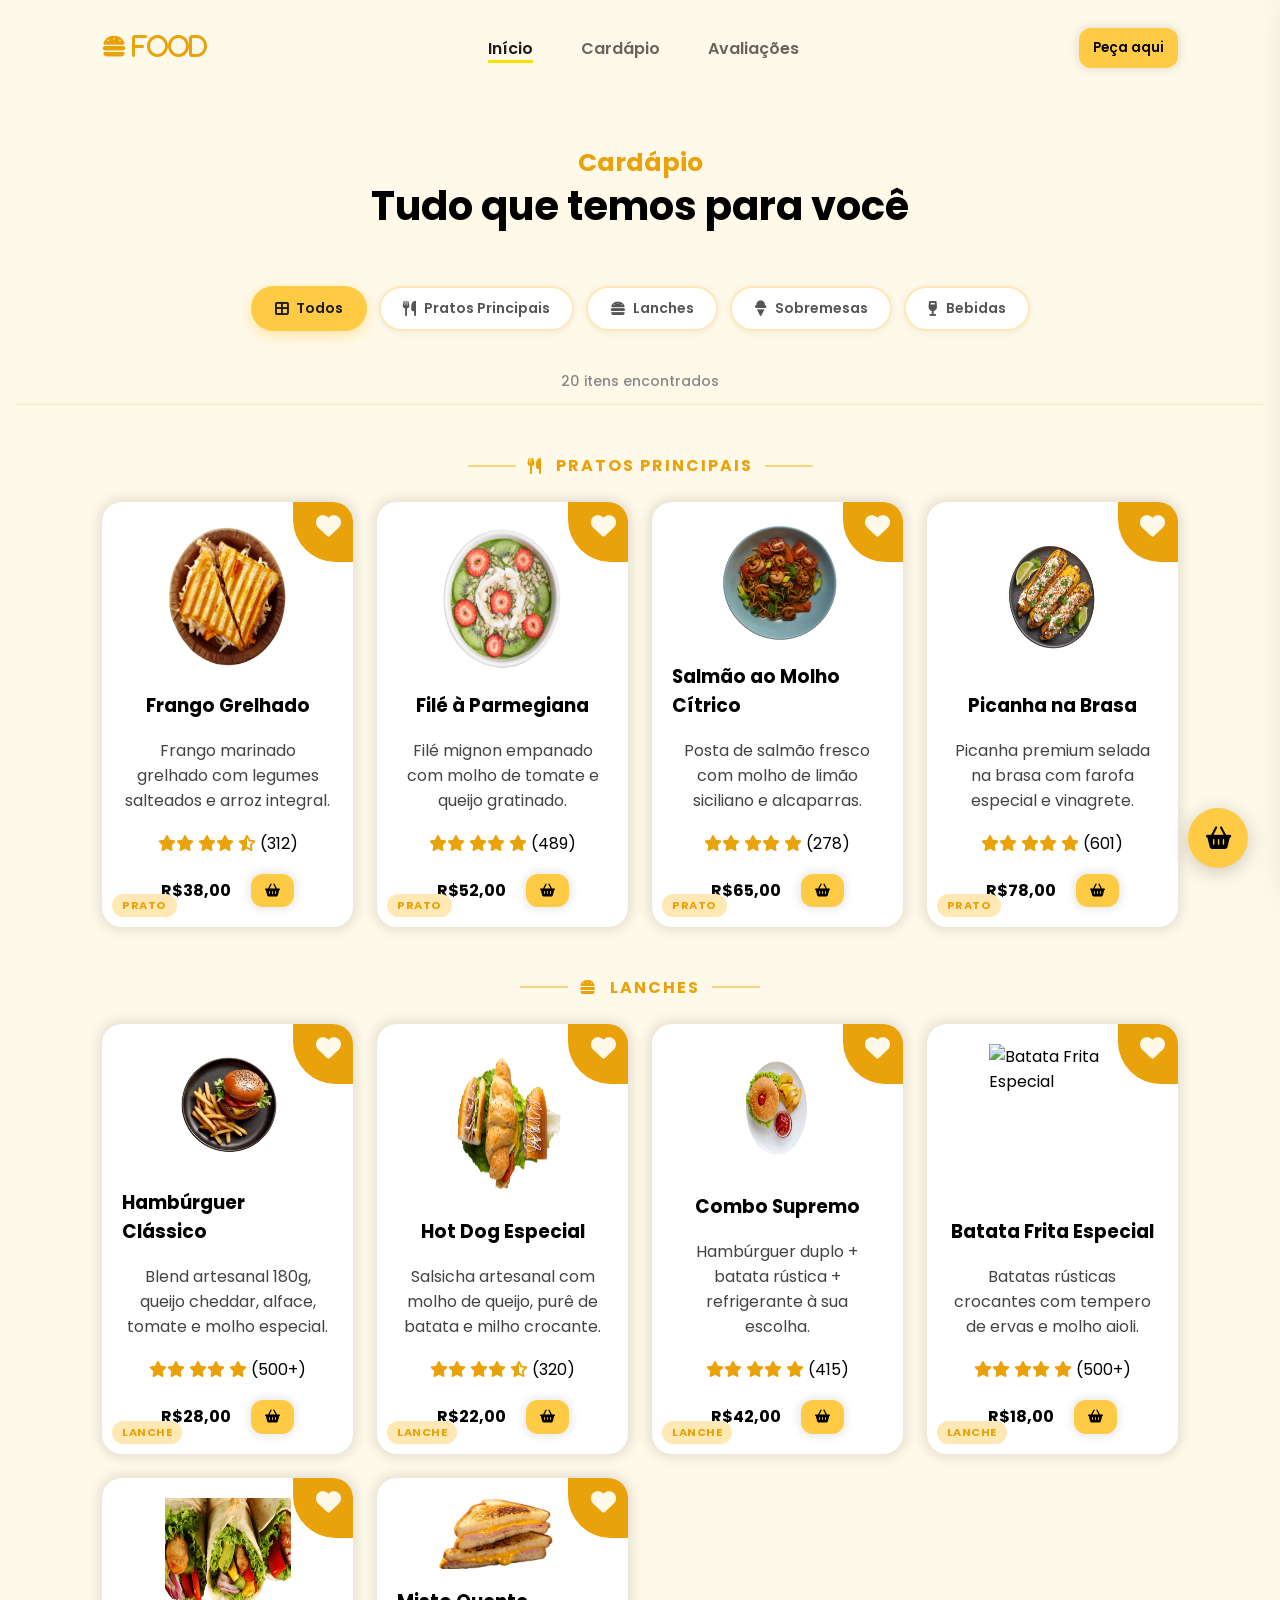
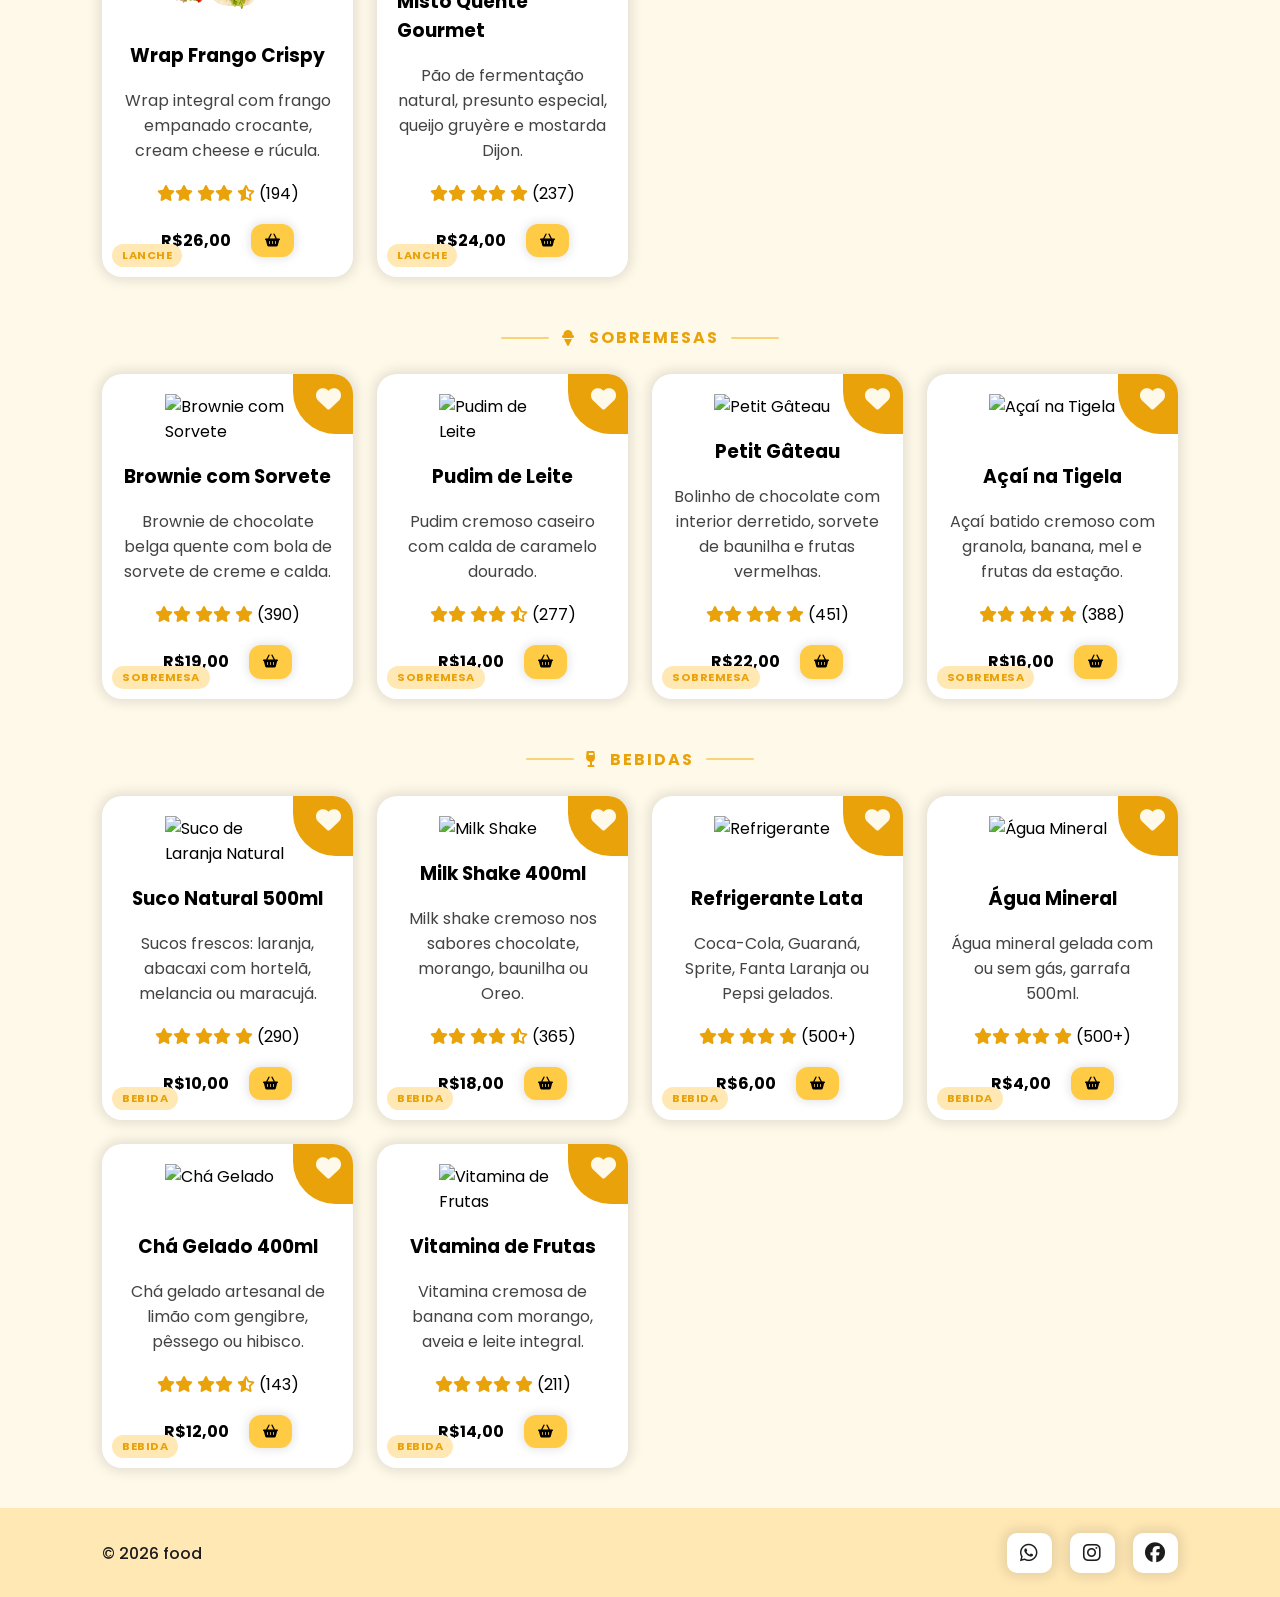
==== src/seções/Cardapios.html @ c2823b58 "troquei as imagens" ====
<!doctype html>
<html lang="pt-br">
  <head>
    <meta charset="UTF-8" />
    <meta name="viewport" content="width=device-width, initial-scale=1.0" />
    <link
      rel="stylesheet"
      href="https://cdnjs.cloudflare.com/ajax/libs/font-awesome/6.5.1/css/all.min.css"
      integrity="sha512-DTOQO9RWCH3ppGqcWaEA1BIZOC6xxalwEsw9c2QQeAIftl+Vegovlnee1c9QX4TctnWMn13TZye+giMm8e2LwA=="
      crossorigin="anonymous"
      referrerpolicy="no-referrer"
    />
    <link rel="stylesheet" href="../../styles/cardapio.css">
    <link rel="stylesheet" href="../../styles/style.css" />
    <link rel="stylesheet" href="../../styles/cart.css" />
    <link
      rel="icon"
      type="image/x-icon"
      href="src/images/Ícone moderno de hambúrguer e comida.ico"
    />
    <script
      src="https://cdnjs.cloudflare.com/ajax/libs/jquery/3.7.1/jquery.min.js"
      integrity="sha512-v2CJ7UaYy4JwqLDIrZUI/4hqeoQieOmAZNXBeQyjo21dadnwR+8ZaIJVT8EE2iyI61OV8e6M8PP2/4hpQINQ/g=="
      crossorigin="anonymous"
      referrerpolicy="no-referrer"
    ></script>
    <title>Cardápio — food</title>
  </head>

  <body>
    <!-- ===== HEADER (mesmo do index) ===== -->
    <header>
      <nav id="navbar">
        <a href="index.html" style="text-decoration:none;">
          <i class="fa-solid fa-burger" id="nav_logo"> food</i>
        </a>

        <ul id="nav_list">
          <li class="nav-item"><a href="index.html#home">Início</a></li>
          <li class="nav-item active"><a href="cardapio.html">Cardápio</a></li>
          <li class="nav-item"><a href="index.html#testimonials">Avaliações</a></li>
        </ul>

        <button class="btn-default">Peça aqui</button>

        <button id="mobile_btn">
          <i class="fa-solid fa-bars"></i>
        </button>
      </nav>

      <div id="mobile_menu">
        <ul id="mobile_nav_list">
          <li class="nav-item"><a href="index.html#home">Início</a></li>
          <li class="nav-item active"><a href="cardapio.html">Cardápio</a></li>
          <li class="nav-item"><a href="index.html#testimonials">Avaliações</a></li>
        </ul>
        <button class="btn-default">Peça aqui</button>
      </div>
    </header>

    <!-- ===== MAIN ===== -->
    <main>
      <section id="cardapio-page">

        <!-- Header -->
        <div class="cardapio-header">
          <h2 class="section-title">Cardápio</h2>
          <h3 class="section-subtitle">Tudo que temos para você</h3>
        </div>

        <!-- Filter Bar -->
        <div class="filter-sticky-wrap">
          <div id="filter-bar">
            <button class="filter-btn active" data-category="todos">
              <i class="fa-solid fa-border-all"></i> Todos
            </button>
            <button class="filter-btn" data-category="pratos">
              <i class="fa-solid fa-utensils"></i> Pratos Principais
            </button>
            <button class="filter-btn" data-category="lanche">
              <i class="fa-solid fa-burger"></i> Lanches
            </button>
            <button class="filter-btn" data-category="sobremesa">
              <i class="fa-solid fa-ice-cream"></i> Sobremesas
            </button>
            <button class="filter-btn" data-category="bebida">
              <i class="fa-solid fa-wine-glass"></i> Bebidas
            </button>
          </div>

          <p id="item-count"></p>
        </div>

        <!-- Menu Grid -->
        <div id="menu-grid">

          <!-- ===== PRATOS PRINCIPAIS ===== -->
          <div class="category-section" id="sec-pratos" data-cat="pratos">
            <div class="category-label"><i class="fa-solid fa-utensils"></i> Pratos Principais</div>
            <div class="dishes-row">

              <div class="dish" data-category="pratos">
                <div class="dish-heart"><i class="fa-solid fa-heart"></i></div>
                <span class="dish-category-tag">Prato</span>
                <img src="../images/cardapios/dish/dish2.png" class="dish-image" alt="Frango Grelhado" />
                <h3 class="dish-title">Frango Grelhado</h3>
                <span class="dish-description">Frango marinado grelhado com legumes salteados e arroz integral.</span>
                <div class="dish-rate">
                  <i class="fa-solid fa-star"></i><i class="fa-solid fa-star"></i>
                  <i class="fa-solid fa-star"></i><i class="fa-solid fa-star"></i>
                  <i class="fa-solid fa-star-half-stroke"></i>
                  <span>(312)</span>
                </div>
                <div class="dish-price">
                  <h4>R$38,00</h4>
                  <button class="btn-default"><i class="fa-solid fa-basket-shopping"></i></button>
                </div>
              </div>

              <div class="dish" data-category="pratos">
                <div class="dish-heart"><i class="fa-solid fa-heart"></i></div>
                <span class="dish-category-tag">Prato</span>
                <img src="../images/cardapios/dish/dish3.png" class="dish-image" alt="Filé à Parmegiana" />
                <h3 class="dish-title">Filé à Parmegiana</h3>
                <span class="dish-description">Filé mignon empanado com molho de tomate e queijo gratinado.</span>
                <div class="dish-rate">
                  <i class="fa-solid fa-star"></i><i class="fa-solid fa-star"></i>
                  <i class="fa-solid fa-star"></i><i class="fa-solid fa-star"></i>
                  <i class="fa-solid fa-star"></i>
                  <span>(489)</span>
                </div>
                <div class="dish-price">
                  <h4>R$52,00</h4>
                  <button class="btn-default"><i class="fa-solid fa-basket-shopping"></i></button>
                </div>
              </div>

              <div class="dish" data-category="pratos">
                <div class="dish-heart"><i class="fa-solid fa-heart"></i></div>
                <span class="dish-category-tag">Prato</span>
                <img src="../images/cardapios/dish/dish4.png" class="dish-image" alt="Salmão ao Molho Cítrico" />
                <h3 class="dish-title">Salmão ao Molho Cítrico</h3>
                <span class="dish-description">Posta de salmão fresco com molho de limão siciliano e alcaparras.</span>
                <div class="dish-rate">
                  <i class="fa-solid fa-star"></i><i class="fa-solid fa-star"></i>
                  <i class="fa-solid fa-star"></i><i class="fa-solid fa-star"></i>
                  <i class="fa-solid fa-star"></i>
                  <span>(278)</span>
                </div>
                <div class="dish-price">
                  <h4>R$65,00</h4>
                  <button class="btn-default"><i class="fa-solid fa-basket-shopping"></i></button>
                </div>
              </div>

              <div class="dish" data-category="pratos">
                <div class="dish-heart"><i class="fa-solid fa-heart"></i></div>
                <span class="dish-category-tag">Prato</span>
                <img src="../images/cardapios/dish/dish6.png" class="dish-image" alt="Picanha na Brasa" />
                <h3 class="dish-title">Picanha na Brasa</h3>
                <span class="dish-description">Picanha premium selada na brasa com farofa especial e vinagrete.</span>
                <div class="dish-rate">
                  <i class="fa-solid fa-star"></i><i class="fa-solid fa-star"></i>
                  <i class="fa-solid fa-star"></i><i class="fa-solid fa-star"></i>
                  <i class="fa-solid fa-star"></i>
                  <span>(601)</span>
                </div>
                <div class="dish-price">
                  <h4>R$78,00</h4>
                  <button class="btn-default"><i class="fa-solid fa-basket-shopping"></i></button>
                </div>
              </div>

            </div>
          </div>

          <!-- ===== LANCHES ===== -->
          <div class="category-section" id="sec-lanche" data-cat="lanche">
            <div class="category-label"><i class="fa-solid fa-burger"></i> Lanches</div>
            <div class="dishes-row">

              <div class="dish" data-category="lanche">
                <div class="dish-heart"><i class="fa-solid fa-heart"></i></div>
                <span class="dish-category-tag">Lanche</span>
                <img src="../images/cardapios/lanches/lanche1.png" class="dish-image" alt="Hambúrguer Clássico" />
                <h3 class="dish-title">Hambúrguer Clássico</h3>
                <span class="dish-description">Blend artesanal 180g, queijo cheddar, alface, tomate e molho especial.</span>
                <div class="dish-rate">
                  <i class="fa-solid fa-star"></i><i class="fa-solid fa-star"></i>
                  <i class="fa-solid fa-star"></i><i class="fa-solid fa-star"></i>
                  <i class="fa-solid fa-star"></i>
                  <span>(500+)</span>
                </div>
                <div class="dish-price">
                  <h4>R$28,00</h4>
                  <button class="btn-default"><i class="fa-solid fa-basket-shopping"></i></button>
                </div>
              </div>

              <div class="dish" data-category="lanche">
                <div class="dish-heart"><i class="fa-solid fa-heart"></i></div>
                <span class="dish-category-tag">Lanche</span>
                <img src="../images/cardapios/lanches/lanche2.jpg" class="dish-image" alt="Hot Dog Especial" />
                <h3 class="dish-title">Hot Dog Especial</h3>
                <span class="dish-description">Salsicha artesanal com molho de queijo, purê de batata e milho crocante.</span>
                <div class="dish-rate">
                  <i class="fa-solid fa-star"></i><i class="fa-solid fa-star"></i>
                  <i class="fa-solid fa-star"></i><i class="fa-solid fa-star"></i>
                  <i class="fa-solid fa-star-half-stroke"></i>
                  <span>(320)</span>
                </div>
                <div class="dish-price">
                  <h4>R$22,00</h4>
                  <button class="btn-default"><i class="fa-solid fa-basket-shopping"></i></button>
                </div>
              </div>

              <div class="dish" data-category="lanche">
                <div class="dish-heart"><i class="fa-solid fa-heart"></i></div>
                <span class="dish-category-tag">Lanche</span>
                <img src="../images/cardapios/lanches/lanche4.jpg" class="dish-image" alt="Combo Supremo" />
                <h3 class="dish-title">Combo Supremo</h3>
                <span class="dish-description">Hambúrguer duplo + batata rústica + refrigerante à sua escolha.</span>
                <div class="dish-rate">
                  <i class="fa-solid fa-star"></i><i class="fa-solid fa-star"></i>
                  <i class="fa-solid fa-star"></i><i class="fa-solid fa-star"></i>
                  <i class="fa-solid fa-star"></i>
                  <span>(415)</span>
                </div>
                <div class="dish-price">
                  <h4>R$42,00</h4>
                  <button class="btn-default"><i class="fa-solid fa-basket-shopping"></i></button>
                </div>
              </div>

              <div class="dish" data-category="lanche">
                <div class="dish-heart"><i class="fa-solid fa-heart"></i></div>
                <span class="dish-category-tag">Lanche</span>
                <img src="../images/cardapios/lanches/lanche5.jpg" class="dish-image" alt="Batata Frita Especial" />
                <h3 class="dish-title">Batata Frita Especial</h3>
                <span class="dish-description">Batatas rústicas crocantes com tempero de ervas e molho aioli.</span>
                <div class="dish-rate">
                  <i class="fa-solid fa-star"></i><i class="fa-solid fa-star"></i>
                  <i class="fa-solid fa-star"></i><i class="fa-solid fa-star"></i>
                  <i class="fa-solid fa-star"></i>
                  <span>(500+)</span>
                </div>
                <div class="dish-price">
                  <h4>R$18,00</h4>
                  <button class="btn-default"><i class="fa-solid fa-basket-shopping"></i></button>
                </div>
              </div>

              <div class="dish" data-category="lanche">
                <div class="dish-heart"><i class="fa-solid fa-heart"></i></div>
                <span class="dish-category-tag">Lanche</span>
                <img src="../images/cardapios/lanches/lanche6.jpg" class="dish-image" alt="Wrap Frango Crispy" />
                <h3 class="dish-title">Wrap Frango Crispy</h3>
                <span class="dish-description">Wrap integral com frango empanado crocante, cream cheese e rúcula.</span>
                <div class="dish-rate">
                  <i class="fa-solid fa-star"></i><i class="fa-solid fa-star"></i>
                  <i class="fa-solid fa-star"></i><i class="fa-solid fa-star"></i>
                  <i class="fa-solid fa-star-half-stroke"></i>
                  <span>(194)</span>
                </div>
                <div class="dish-price">
                  <h4>R$26,00</h4>
                  <button class="btn-default"><i class="fa-solid fa-basket-shopping"></i></button>
                </div>
              </div>

              <div class="dish" data-category="lanche">
                <div class="dish-heart"><i class="fa-solid fa-heart"></i></div>
                <span class="dish-category-tag">Lanche</span>
                <img src="../images/cardapios/lanches/lanche7.jpg" class="dish-image" alt="Misto Quente Gourmet" />
                <h3 class="dish-title">Misto Quente Gourmet</h3>
                <span class="dish-description">Pão de fermentação natural, presunto especial, queijo gruyère e mostarda Dijon.</span>
                <div class="dish-rate">
                  <i class="fa-solid fa-star"></i><i class="fa-solid fa-star"></i>
                  <i class="fa-solid fa-star"></i><i class="fa-solid fa-star"></i>
                  <i class="fa-solid fa-star"></i>
                  <span>(237)</span>
                </div>
                <div class="dish-price">
                  <h4>R$24,00</h4>
                  <button class="btn-default"><i class="fa-solid fa-basket-shopping"></i></button>
                </div>
              </div>

            </div>
          </div>

          <!-- ===== SOBREMESAS ===== -->
          <div class="category-section" id="sec-sobremesa" data-cat="sobremesa">
            <div class="category-label"><i class="fa-solid fa-ice-cream"></i> Sobremesas</div>
            <div class="dishes-row">

              <div class="dish" data-category="sobremesa">
                <div class="dish-heart"><i class="fa-solid fa-heart"></i></div>
                <span class="dish-category-tag">Sobremesa</span>
                <img src="src/images/dish4.png" class="dish-image" alt="Brownie com Sorvete" />
                <h3 class="dish-title">Brownie com Sorvete</h3>
                <span class="dish-description">Brownie de chocolate belga quente com bola de sorvete de creme e calda.</span>
                <div class="dish-rate">
                  <i class="fa-solid fa-star"></i><i class="fa-solid fa-star"></i>
                  <i class="fa-solid fa-star"></i><i class="fa-solid fa-star"></i>
                  <i class="fa-solid fa-star"></i>
                  <span>(390)</span>
                </div>
                <div class="dish-price">
                  <h4>R$19,00</h4>
                  <button class="btn-default"><i class="fa-solid fa-basket-shopping"></i></button>
                </div>
              </div>

              <div class="dish" data-category="sobremesa">
                <div class="dish-heart"><i class="fa-solid fa-heart"></i></div>
                <span class="dish-category-tag">Sobremesa</span>
                <img src="src/images/dish.png" class="dish-image" alt="Pudim de Leite" />
                <h3 class="dish-title">Pudim de Leite</h3>
                <span class="dish-description">Pudim cremoso caseiro com calda de caramelo dourado.</span>
                <div class="dish-rate">
                  <i class="fa-solid fa-star"></i><i class="fa-solid fa-star"></i>
                  <i class="fa-solid fa-star"></i><i class="fa-solid fa-star"></i>
                  <i class="fa-solid fa-star-half-stroke"></i>
                  <span>(277)</span>
                </div>
                <div class="dish-price">
                  <h4>R$14,00</h4>
                  <button class="btn-default"><i class="fa-solid fa-basket-shopping"></i></button>
                </div>
              </div>

              <div class="dish" data-category="sobremesa">
                <div class="dish-heart"><i class="fa-solid fa-heart"></i></div>
                <span class="dish-category-tag">Sobremesa</span>
                <img src="src/images/dish2.png" class="dish-image" alt="Petit Gâteau" />
                <h3 class="dish-title">Petit Gâteau</h3>
                <span class="dish-description">Bolinho de chocolate com interior derretido, sorvete de baunilha e frutas vermelhas.</span>
                <div class="dish-rate">
                  <i class="fa-solid fa-star"></i><i class="fa-solid fa-star"></i>
                  <i class="fa-solid fa-star"></i><i class="fa-solid fa-star"></i>
                  <i class="fa-solid fa-star"></i>
                  <span>(451)</span>
                </div>
                <div class="dish-price">
                  <h4>R$22,00</h4>
                  <button class="btn-default"><i class="fa-solid fa-basket-shopping"></i></button>
                </div>
              </div>

              <div class="dish" data-category="sobremesa">
                <div class="dish-heart"><i class="fa-solid fa-heart"></i></div>
                <span class="dish-category-tag">Sobremesa</span>
                <img src="src/images/dish3.png" class="dish-image" alt="Açaí na Tigela" />
                <h3 class="dish-title">Açaí na Tigela</h3>
                <span class="dish-description">Açaí batido cremoso com granola, banana, mel e frutas da estação.</span>
                <div class="dish-rate">
                  <i class="fa-solid fa-star"></i><i class="fa-solid fa-star"></i>
                  <i class="fa-solid fa-star"></i><i class="fa-solid fa-star"></i>
                  <i class="fa-solid fa-star"></i>
                  <span>(388)</span>
                </div>
                <div class="dish-price">
                  <h4>R$16,00</h4>
                  <button class="btn-default"><i class="fa-solid fa-basket-shopping"></i></button>
                </div>
              </div>

            </div>
          </div>

          <!-- ===== BEBIDAS ===== -->
          <div class="category-section" id="sec-bebida" data-cat="bebida">
            <div class="category-label"><i class="fa-solid fa-wine-glass"></i> Bebidas</div>
            <div class="dishes-row">

              <div class="dish" data-category="bebida">
                <div class="dish-heart"><i class="fa-solid fa-heart"></i></div>
                <span class="dish-category-tag">Bebida</span>
                <img src="src/images/dish.png" class="dish-image" alt="Suco de Laranja Natural" />
                <h3 class="dish-title">Suco Natural 500ml</h3>
                <span class="dish-description">Sucos frescos: laranja, abacaxi com hortelã, melancia ou maracujá.</span>
                <div class="dish-rate">
                  <i class="fa-solid fa-star"></i><i class="fa-solid fa-star"></i>
                  <i class="fa-solid fa-star"></i><i class="fa-solid fa-star"></i>
                  <i class="fa-solid fa-star"></i>
                  <span>(290)</span>
                </div>
                <div class="dish-price">
                  <h4>R$10,00</h4>
                  <button class="btn-default"><i class="fa-solid fa-basket-shopping"></i></button>
                </div>
              </div>

              <div class="dish" data-category="bebida">
                <div class="dish-heart"><i class="fa-solid fa-heart"></i></div>
                <span class="dish-category-tag">Bebida</span>
                <img src="src/images/dish2.png" class="dish-image" alt="Milk Shake" />
                <h3 class="dish-title">Milk Shake 400ml</h3>
                <span class="dish-description">Milk shake cremoso nos sabores chocolate, morango, baunilha ou Oreo.</span>
                <div class="dish-rate">
                  <i class="fa-solid fa-star"></i><i class="fa-solid fa-star"></i>
                  <i class="fa-solid fa-star"></i><i class="fa-solid fa-star"></i>
                  <i class="fa-solid fa-star-half-stroke"></i>
                  <span>(365)</span>
                </div>
                <div class="dish-price">
                  <h4>R$18,00</h4>
                  <button class="btn-default"><i class="fa-solid fa-basket-shopping"></i></button>
                </div>
              </div>

              <div class="dish" data-category="bebida">
                <div class="dish-heart"><i class="fa-solid fa-heart"></i></div>
                <span class="dish-category-tag">Bebida</span>
                <img src="src/images/dish3.png" class="dish-image" alt="Refrigerante" />
                <h3 class="dish-title">Refrigerante Lata</h3>
                <span class="dish-description">Coca-Cola, Guaraná, Sprite, Fanta Laranja ou Pepsi gelados.</span>
                <div class="dish-rate">
                  <i class="fa-solid fa-star"></i><i class="fa-solid fa-star"></i>
                  <i class="fa-solid fa-star"></i><i class="fa-solid fa-star"></i>
                  <i class="fa-solid fa-star"></i>
                  <span>(500+)</span>
                </div>
                <div class="dish-price">
                  <h4>R$6,00</h4>
                  <button class="btn-default"><i class="fa-solid fa-basket-shopping"></i></button>
                </div>
              </div>

              <div class="dish" data-category="bebida">
                <div class="dish-heart"><i class="fa-solid fa-heart"></i></div>
                <span class="dish-category-tag">Bebida</span>
                <img src="src/images/dish4.png" class="dish-image" alt="Água Mineral" />
                <h3 class="dish-title">Água Mineral</h3>
                <span class="dish-description">Água mineral gelada com ou sem gás, garrafa 500ml.</span>
                <div class="dish-rate">
                  <i class="fa-solid fa-star"></i><i class="fa-solid fa-star"></i>
                  <i class="fa-solid fa-star"></i><i class="fa-solid fa-star"></i>
                  <i class="fa-solid fa-star"></i>
                  <span>(500+)</span>
                </div>
                <div class="dish-price">
                  <h4>R$4,00</h4>
                  <button class="btn-default"><i class="fa-solid fa-basket-shopping"></i></button>
                </div>
              </div>

              <div class="dish" data-category="bebida">
                <div class="dish-heart"><i class="fa-solid fa-heart"></i></div>
                <span class="dish-category-tag">Bebida</span>
                <img src="src/images/dish.png" class="dish-image" alt="Chá Gelado" />
                <h3 class="dish-title">Chá Gelado 400ml</h3>
                <span class="dish-description">Chá gelado artesanal de limão com gengibre, pêssego ou hibisco.</span>
                <div class="dish-rate">
                  <i class="fa-solid fa-star"></i><i class="fa-solid fa-star"></i>
                  <i class="fa-solid fa-star"></i><i class="fa-solid fa-star"></i>
                  <i class="fa-solid fa-star-half-stroke"></i>
                  <span>(143)</span>
                </div>
                <div class="dish-price">
                  <h4>R$12,00</h4>
                  <button class="btn-default"><i class="fa-solid fa-basket-shopping"></i></button>
                </div>
              </div>

              <div class="dish" data-category="bebida">
                <div class="dish-heart"><i class="fa-solid fa-heart"></i></div>
                <span class="dish-category-tag">Bebida</span>
                <img src="src/images/dish2.png" class="dish-image" alt="Vitamina de Frutas" />
                <h3 class="dish-title">Vitamina de Frutas</h3>
                <span class="dish-description">Vitamina cremosa de banana com morango, aveia e leite integral.</span>
                <div class="dish-rate">
                  <i class="fa-solid fa-star"></i><i class="fa-solid fa-star"></i>
                  <i class="fa-solid fa-star"></i><i class="fa-solid fa-star"></i>
                  <i class="fa-solid fa-star"></i>
                  <span>(211)</span>
                </div>
                <div class="dish-price">
                  <h4>R$14,00</h4>
                  <button class="btn-default"><i class="fa-solid fa-basket-shopping"></i></button>
                </div>
              </div>

            </div>
          </div>

          <!-- EMPTY STATE -->
          <div id="empty-state">
            <i class="fa-solid fa-bowl-food"></i>
            <p>Nenhum item encontrado</p>
            <span>Tente selecionar outra categoria</span>
          </div>

        </div>
      </section>
    </main>

    <!-- ===== FOOTER ===== -->
    <footer>
      <img src="src/images/wave.svg" alt="" />
      <div id="footer_items">
        <span id="copyright">&copy; 2026 food</span>
        <div class="social-media-buttons">
          <a href=""><i class="fa-brands fa-whatsapp"></i></a>
          <a href=""><i class="fa-brands fa-instagram"></i></a>
          <a href=""><i class="fa-brands fa-facebook"></i></a>
        </div>
      </div>
    </footer>

    <!-- ===== SCRIPTS ===== -->
    <script src="../script.js"></script>
    <script src="../cardapio.js"></script>
    <script src="../cart.js"></script>

  </body>
</html>
---- styles/cardapio.css ----
/* ===== FILTER BAR ===== */
      #filter-bar {
        display: flex;
        flex-wrap: wrap;
        gap: 12px;
        justify-content: center;
        margin: 32px 0 40px;
      }
 
      .filter-btn {
        display: flex;
        align-items: center;
        gap: 8px;
        border: 2px solid var(--color-primary-2);
        background: var(--color-neutral-0);
        border-radius: 50px;
        padding: 10px 22px;
        font-family: 'Poppins', sans-serif;
        font-weight: 600;
        font-size: 0.88rem;
        cursor: pointer;
        color: #555;
        transition: all 0.25s ease;
        box-shadow: 0 2px 8px rgba(0,0,0,0.06);
      }
 
      .filter-btn i {
        font-size: 0.95rem;
      }
 
      .filter-btn:hover {
        border-color: var(--color-primary-5);
        color: var(--color-neutral-1);
        transform: translateY(-2px);
        box-shadow: 0 4px 14px rgba(0,0,0,0.1);
      }
 
      .filter-btn.active {
        background: var(--color-primary-5);
        border-color: var(--color-primary-5);
        color: var(--color-neutral-1);
        box-shadow: 0 4px 14px rgba(255, 203, 69, 0.45);
      }
 
      /* ===== CARDAPIO SECTION ===== */
      #cardapio-page {
        min-height: calc(100vh - 91px);
        padding-top: 48px;
      }
 
      .cardapio-header {
        text-align: center;
        margin-bottom: 8px;
      }
 
      .cardapio-header .section-subtitle {
        font-size: 2.5rem;
        line-height: 1.2;
      }
 
      /* ===== CATEGORY LABEL ===== */
      .category-label {
        font-family: 'Poppins', sans-serif;
        font-size: 1rem;
        font-weight: 700;
        color: var(--color-primary-6);
        text-transform: uppercase;
        letter-spacing: 2px;
        text-align: center;
        margin: 48px 0 24px;
        display: flex;
        align-items: center;
        gap: 12px;
        justify-content: center;
      }
 
      .category-label::before,
      .category-label::after {
        content: '';
        height: 2px;
        width: 48px;
        background: var(--color-primary-3);
        border-radius: 4px;
      }
      
      .dish img {
        width: 60%;
        height: 100%;
      }
 
      /* ===== MENU GRID ===== */
      #menu-grid {
        width: 100%;
      }
 
      .dishes-row {
        display: grid;
        grid-template-columns: repeat(4, 1fr);
        gap: 24px;
        margin-bottom: 12px;
      }
 
      @media screen and (max-width: 1170px) {
        .dishes-row {
          grid-template-columns: repeat(2, 1fr);
        }
      }
 
      @media screen and (max-width: 600px) {
        .dishes-row {
          grid-template-columns: 1fr;
        }
        .cardapio-header .section-subtitle {
          font-size: 1.8rem;
        }
      }
 
      /* ===== DISH CARD UPGRADES ===== */
      .dish {
        width: 100%;
      }
 
      .dish .dish-category-tag {
        position: absolute;
        bottom: 10px;
        left: 10px;
        background: var(--color-primary-2);
        color: var(--color-primary-6);
        font-size: 0.7rem;
        font-weight: 700;
        padding: 3px 10px;
        border-radius: 20px;
        text-transform: uppercase;
        letter-spacing: 0.5px;
      }
 
      /* ===== EMPTY STATE ===== */
      #empty-state {
        display: none;
        flex-direction: column;
        align-items: center;
        justify-content: center;
        padding: 80px 20px;
        gap: 16px;
        color: #aaa;
        text-align: center;
      }
 
      #empty-state i {
        font-size: 3.5rem;
        color: var(--color-primary-3);
      }
 
      #empty-state p {
        font-size: 1.1rem;
        font-weight: 500;
      }
 
      #empty-state span {
        font-size: 0.9rem;
        color: #bbb;
      }
 
      /* ===== DISH HIDE/SHOW TRANSITION ===== */
      .dish {
        
        transition: opacity 0.25s ease, transform 0.25s ease;
      }
 
      .dish.hidden {
        display: none;
      }
 
      .category-section {
        transition: all 0.3s ease;
      }
 
      .category-section.hidden {
        display: none;
      }
 
      /* ===== ITEM COUNT BADGE ===== */
      #item-count {
        text-align: center;
        font-size: 0.88rem;
        color: #888;
        margin-bottom: 8px;
        font-weight: 500;
      }
 
      /* ===== STICKY FILTER BAR (scroll) ===== */
      .filter-sticky-wrap {
        position: sticky;
        top: 91px;
        z-index: 10;
        background: var(--color-primary-1);
        padding: 16px 0 4px;
        border-bottom: 1px solid var(--color-primary-2);
        margin: 0 -8%;
        padding-left: 8%;
        padding-right: 8%;
      }
---- styles/style.css ----
@import url("https://fonts.googleapis.com/css2?family=Poppins:ital,wght@0,100;0,200;0,300;0,400;0,500;0,600;0,700;0,800;0,900;1,100;1,200;1,300;1,400;1,500;1,600;1,700;1,800;1,900&display=swap");

:root {
  --color-primary-1: #fff9ea;
  --color-primary-2: #ffe8b4;
  --color-primary-3: #f8d477;
  --color-primary-4: #ffe100;
  --color-primary-5: #ffcb45;
  --color-primary-6: #e9a209;

  --color-neutral-0: #fff;
  --color-neutral-1: #1d1d1d;
}

* {
  font-family: "Poppins", sans-serif;
  margin: 0;
  padding: 0;
  box-sizing: border-box;
}

html {
  scroll-behavior: smooth;
}

body {
  background-color: var(--color-primary-1);
}

section {
  padding: 28px 8%;
}

.btn-default {
  border: none;
  display: flex;
  align-items: center;
  justify-content: center;
  background-color: var(--color-primary-5);
  border-radius: 12px;
  padding: 10px 14px;
  font-weight: 600;
  box-shadow: 0px 0px 10px 2px rgba(0, 0, 0, 0.1);
  cursor: pointer;
  text-decoration: none; /* tira o sublinhado */
  color: inherit; /* usa a cor do elemento pai */
  transition: background-color 0.3s ease;
}

.btn-default:hover {
  background-color: var(--color-primary-3);
}

.social-media-buttons {
  display: flex;
  gap: 18px;
}

.social-media-buttons a {
  display: flex;
  align-items: center;
  justify-content: center;
  width: 45px;
  height: 40px;
  background-color: var(--color-neutral-0);
  font-size: 1.25rem;
  border-radius: 10px;
  text-decoration: none;
  color: var(--color-neutral-1);
  box-shadow: 0px 0px 12px 4px rgba(0, 0, 0, 0.1);
  transition: box-shadow 0.3s ease;
}

.social-media-buttons a:hover {
  box-shadow: 0px 0px 12px 8px rgba(0, 0, 0, 0.1);
}

.section-title {
  color: var(--color-primary-6);
  font-size: 1.563rem;
}

.section-subtitle {
  font-size: 2.1875rem;
}

header {
  width: 100%;
  padding: 28px 8%;
  position: sticky;
  top: 0;
  background-color: var(--color-primary-1);
  z-index: 3;
}

#navbar {
  width: 100%;
  display: flex;
  align-items: center;
  justify-content: space-between;
}

#nav_logo {
  font-size: 24px;
  color: var(--color-primary-6);
}

#nav_list {
  display: flex;
  list-style: none;
  gap: 48px;
}

.nav-item a {
  text-decoration: none;
  color: #1d1d1dad;
  font-weight: 600;
}

.nav-item.active a {
  color: var(--color-neutral-1);
  border-bottom: 3px solid var(--color-primary-4);
}

#mobile_btn {
  display: none;
}

#mobile_menu {
  display: none;
}

@media screen and (max-width: 1170px) {
  #nav_list,
  #navbar .btn-default {
    display: none;
  }

  #mobile_btn {
    display: block;
    border: none;
    background-color: transparent;
    font-size: 1.5rem;
    cursor: pointer;
  }

  #mobile_menu.active {
    display: flex;
    flex-direction: column;
    align-items: center;
  }

  #mobile_nav_list {
    display: flex;
    flex-direction: column;
    gap: 12px;
    margin: 12px 0px;
  }

  #mobile_nav_list .nav-item {
    list-style: none;
    text-align: center;
  }
}

#home {
  display: flex;
  min-height: calc(100vh - 91px);
  position: relative;
}

#cta {
  width: 35%;
  display: flex;
  flex-direction: column;
  gap: 28px;
  margin-top: 5%;
}

#cta .title {
  font-size: 4rem;
  color: var(--color-neutral-1);
}

#cta .title span {
  color: var(--color-primary-6);
}

#cta .description {
  font-size: 1.2rem;
}

#cta_buttons {
  display: flex;
  gap: 24px;
}

#cta_buttons a {
  text-decoration: none;
  color: var(--color-neutral-1);
}

#phone_button {
  display: flex;
  gap: 8px;
  align-items: center;
  background-color: #ffffff;
  padding: 8px 14px;
  font-weight: 500;
  box-shadow: 0px 0px 12px 4px rgba(0, 0, 0, 0.1);
  border-radius: 12px;
}

#phone_button button {
  box-shadow: none;
}

#banner {
  display: flex;
  align-items: start;
  justify-content: end;
  width: 70%;
  z-index: 2;
}

#banner img {
  width: 100%;
  height: 100%;
  width: fit-content;
}

.shape {
  background-color: var(--color-primary-2);
  width: 50%;
  height: 100%;
  position: absolute;
  border-radius: 40% 30% 0% 20%;
  top: 0;
  right: 0;
  z-index: 1;
}

@media screen and (max-width: 1170px) {
  #home {
    min-height: 100%;
    padding-top: 0px;
  }

  #banner,
  #banner img,
  #home .shape {
    display: none;
  }

  #cta {
    width: 100%;
    text-align: center;
    align-items: center;
  }
}

@media screen and (max-width: 450px) {
  #phone_button button {
    display: none;
  }
}

#menu {
  display: flex;
  flex-direction: column;
  align-items: center;
  justify-content: center;
  min-height: 100vh;
}

#dishes {
  width: 100%;
  display: flex;
  justify-content: center;
  gap: 24px;
  margin-top: 32px;
}

.dish {
  display: flex;
  flex-direction: column;
  align-items: center;
  border-radius: 20px;
  gap: 18px;
  width: 100%;
  padding: 20px;
  background-color: var(--color-neutral-0);
  box-shadow: 0px 0px 12px 4px rgba(0, 0, 0, 0.1);
  position: relative;
  overflow: hidden;
}

.dish-heart {
  position: absolute;
  background-color: var(--color-primary-6);
  display: flex;
  align-items: center;
  justify-content: center;
  font-size: 1.563rem;
  color: var(--color-primary-1);
  width: 70px;
  height: 70px;
  right: -10px;
  top: -10px;
  border-radius: 0px 37.5px 0px 42.5px;
}

.dish-description {
  color: #434343;
  text-align: center;
}

.dish-rate i {
  color: var(--color-primary-6);
}

.dish-price {
  display: flex;
  align-items: center;
  gap: 20px;
}

@media screen and (max-width: 1170px) {
  #dishes {
    flex-wrap: wrap;
    justify-content: center;
  }

  .dish {
    width: calc(50% - 12px);
  }
}

@media screen and (max-width: 600px) {
  .dish {
    width: 100%;
  }

  #menu .section-subtitle {
    text-align: center;
  }
}

#testimonials {
  min-height: calc(100vh - 91px);
  display: flex;
  align-items: center;
  justify-content: center;
  gap: 48px;
}

#testimonial_chef {
  width: 500px;
  height: auto;
}

#testimonials .section-subtitle {
  font-size: 3rem;
}

#testimonials_content {
  width: 50%;
}

#feedbacks {
  display: flex;
  flex-direction: column;
  gap: 20px;
  margin-bottom: 40px;
  margin-top: 30px;
}

.feedback {
  display: flex;
  align-items: center;
  gap: 20px;
  background-color: var(--color-neutral-0);
  padding: 12px;
  border-radius: 12px;
  box-shadow: 0px 0px 12px 4px rgba(0, 0, 0, 0.1);
}

.feedback-avatar {
  width: 100px;
  height: 100px;
  border-radius: 100%;
  object-fit: cover;
}

.feedback-content p {
  display: flex;
  justify-content: space-between;
}

.feedback-content p span {
  color: var(--color-primary-6);
}

@media screen and (max-width: 1170px) {
  #testimonials {
    flex-direction: column;
  }

  #testimonials .section-subtitle {
    text-align: center;
    font-size: 2.5rem;
  }

  #testimonial_chef {
    display: none;
  }

  #testimonials_content {
    width: 70%;
    display: flex;
    flex-direction: column;
    align-items: center;
  }
}

@media screen and (max-width: 600px) {
  #testimonials .section-subtitle {
    font-size: 2rem;
  }

  #testimonials_content {
    width: 100%;
  }

  .feedback {
    flex-direction: column;
  }
}

footer {
  background-color: var(--color-primary-2);
}

#footer_items {
  display: flex;
  justify-content: space-between;
  padding: 0px 8% 24px 8%;
  align-items: center;
}

#copyright {
  color: var(--color-neutral-1);
  font-weight: 500;
}

@media screen and (max-width: 600px) {
  #footer_items {
    flex-direction: column;
    gap: 20px;
  }
}
---- styles/cart.css ----
/* ===== CART BUTTON (floating) ===== */
#cart-float-btn {
  position: fixed;
  bottom: 32px;
  right: 32px;
  width: 60px;
  height: 60px;
  background-color: var(--color-primary-5);
  border-radius: 50%;
  border: none;
  font-size: 1.4rem;
  cursor: pointer;
  box-shadow: 0 4px 20px rgba(0, 0, 0, 0.2);
  z-index: 99;
  display: flex;
  align-items: center;
  justify-content: center;
  transition:
    transform 0.2s ease,
    background-color 0.3s ease;
}

#cart-float-btn:hover {
  background-color: var(--color-primary-3);
  transform: scale(1.1);
}

#cart-count-badge {
  position: absolute;
  top: -4px;
  right: -4px;
  background-color: #e53935;
  color: #fff;
  font-size: 0.7rem;
  font-weight: 700;
  width: 22px;
  height: 22px;
  border-radius: 50%;
  display: flex;
  align-items: center;
  justify-content: center;
  opacity: 0;
  transform: scale(0);
  transition: all 0.25s cubic-bezier(0.34, 1.56, 0.64, 1);
}

#cart-count-badge.visible {
  opacity: 1;
  transform: scale(1);
}

/* ===== OVERLAY ===== */
#cart-overlay {
  position: fixed;
  inset: 0;
  background: rgba(0, 0, 0, 0.45);
  z-index: 100;
  opacity: 0;
  pointer-events: none;
  transition: opacity 0.3s ease;
  backdrop-filter: blur(2px);
}

#cart-overlay.active {
  opacity: 1;
  pointer-events: all;
}

/* ===== CART SIDEBAR ===== */
#cart-sidebar {
  position: fixed;
  top: 0;
  right: -440px;
  width: 420px;
  max-width: 100vw;
  height: 100vh;
  background: #fff;
  z-index: 101;
  display: flex;
  flex-direction: column;
  box-shadow: -8px 0 40px rgba(0, 0, 0, 0.12);
  transition: right 0.35s cubic-bezier(0.32, 0.72, 0, 1);
}

#cart-sidebar.active {
  right: 0;
}

#cart-header {
  display: flex;
  align-items: center;
  justify-content: space-between;
  padding: 24px 24px 20px;
  border-bottom: 2px solid var(--color-primary-2);
  background: var(--color-primary-1);
}

#cart-header h3 {
  font-size: 1.3rem;
  font-weight: 700;
  color: var(--color-neutral-1);
  display: flex;
  align-items: center;
  gap: 10px;
}

#cart-header h3 i {
  color: var(--color-primary-6);
}

#cart-close-btn {
  background: none;
  border: none;
  font-size: 1.5rem;
  cursor: pointer;
  color: #666;
  width: 36px;
  height: 36px;
  border-radius: 8px;
  display: flex;
  align-items: center;
  justify-content: center;
  transition: background 0.2s;
}

#cart-close-btn:hover {
  background: var(--color-primary-2);
  color: var(--color-neutral-1);
}

#cart-items-container {
  flex: 1;
  overflow-y: auto;
  padding: 16px;
  display: flex;
  flex-direction: column;
  gap: 12px;
}

#cart-items-container::-webkit-scrollbar {
  width: 4px;
}

#cart-items-container::-webkit-scrollbar-track {
  background: #f1f1f1;
}

#cart-items-container::-webkit-scrollbar-thumb {
  background: var(--color-primary-3);
  border-radius: 4px;
}

/* Empty cart */
#cart-empty {
  display: flex;
  flex-direction: column;
  align-items: center;
  justify-content: center;
  height: 100%;
  gap: 16px;
  color: #aaa;
  padding: 40px;
  text-align: center;
}

#cart-empty i {
  font-size: 4rem;
  color: var(--color-primary-3);
}

#cart-empty p {
  font-size: 1rem;
  font-weight: 500;
}

/* Cart item */
.cart-item {
  display: flex;
  align-items: center;
  gap: 12px;
  background: #fff;
  border: 1.5px solid var(--color-primary-2);
  border-radius: 14px;
  padding: 12px;
  animation: slideInItem 0.3s ease;
}

@keyframes slideInItem {
  from {
    opacity: 0;
    transform: translateX(20px);
  }
  to {
    opacity: 1;
    transform: translateX(0);
  }
}

.cart-item-img {
  width: 64px;
  height: 64px;
  object-fit: cover;
  border-radius: 10px;
  background: var(--color-primary-1);
}

.cart-item-info {
  flex: 1;
}

.cart-item-name {
  font-weight: 600;
  font-size: 0.9rem;
  color: var(--color-neutral-1);
  margin-bottom: 4px;
}

.cart-item-price {
  font-size: 0.85rem;
  color: var(--color-primary-6);
  font-weight: 700;
}

.cart-item-controls {
  display: flex;
  align-items: center;
  gap: 10px;
}

.qty-btn {
  width: 28px;
  height: 28px;
  border-radius: 8px;
  border: none;
  background: var(--color-primary-2);
  font-size: 1rem;
  font-weight: 700;
  cursor: pointer;
  display: flex;
  align-items: center;
  justify-content: center;
  color: var(--color-neutral-1);
  transition: background 0.2s;
  line-height: 1;
}

.qty-btn:hover {
  background: var(--color-primary-3);
}

.qty-number {
  font-weight: 700;
  font-size: 0.95rem;
  min-width: 20px;
  text-align: center;
}

.cart-item-remove {
  background: none;
  border: none;
  color: #ccc;
  cursor: pointer;
  font-size: 1rem;
  padding: 4px;
  border-radius: 6px;
  transition: color 0.2s;
}

.cart-item-remove:hover {
  color: #e53935;
}

/* Cart footer */
#cart-footer {
  padding: 20px 24px 28px;
  border-top: 2px solid var(--color-primary-2);
  background: var(--color-primary-1);
  display: flex;
  flex-direction: column;
  gap: 10px;
}

.cart-row {
  display: flex;
  justify-content: space-between;
  font-size: 0.9rem;
  color: #555;
}

.cart-row.total {
  font-size: 1.1rem;
  font-weight: 700;
  color: var(--color-neutral-1);
  padding-top: 8px;
  border-top: 1.5px dashed var(--color-primary-3);
  margin-top: 4px;
}

.cart-row.total span:last-child {
  color: var(--color-primary-6);
}

#checkout-btn {
  width: 100%;
  padding: 14px;
  font-size: 1rem;
  margin-top: 8px;
  border-radius: 14px;
  gap: 10px;
}

/* ===== CHECKOUT MODAL ===== */
#checkout-modal {
  position: fixed;
  inset: 0;
  z-index: 200;
  display: flex;
  align-items: center;
  justify-content: center;
  background: rgba(0, 0, 0, 0.55);
  backdrop-filter: blur(4px);
  opacity: 0;
  pointer-events: none;
  transition: opacity 0.3s ease;
  padding: 20px;
}

#checkout-modal.active {
  opacity: 1;
  pointer-events: all;
}

#checkout-box {
  background: #fff;
  border-radius: 24px;
  width: 100%;
  max-width: 540px;
  max-height: 90vh;
  overflow-y: auto;
  box-shadow: 0 20px 60px rgba(0, 0, 0, 0.25);
  animation: modalIn 0.35s cubic-bezier(0.34, 1.56, 0.64, 1);
}

@keyframes modalIn {
  from {
    transform: scale(0.85) translateY(20px);
    opacity: 0;
  }
  to {
    transform: scale(1) translateY(0);
    opacity: 1;
  }
}

#checkout-box::-webkit-scrollbar {
  width: 4px;
}
#checkout-box::-webkit-scrollbar-thumb {
  background: var(--color-primary-3);
  border-radius: 4px;
}

.modal-header {
  display: flex;
  align-items: center;
  justify-content: space-between;
  padding: 24px 28px 20px;
  border-bottom: 2px solid var(--color-primary-2);
  background: var(--color-primary-1);
  border-radius: 24px 24px 0 0;
  position: sticky;
  top: 0;
  z-index: 1;
}

.modal-header h3 {
  font-size: 1.2rem;
  font-weight: 700;
  color: var(--color-neutral-1);
  display: flex;
  align-items: center;
  gap: 10px;
}

.modal-header h3 i {
  color: var(--color-primary-6);
}

.modal-close-btn {
  background: none;
  border: none;
  font-size: 1.4rem;
  cursor: pointer;
  color: #666;
  width: 36px;
  height: 36px;
  border-radius: 8px;
  display: flex;
  align-items: center;
  justify-content: center;
  transition: background 0.2s;
}

.modal-close-btn:hover {
  background: var(--color-primary-2);
}

/* Step indicator */
#step-indicator {
  display: flex;
  align-items: center;
  justify-content: center;
  padding: 20px 28px 0;
  gap: 8px;
}

.step-dot {
  width: 10px;
  height: 10px;
  border-radius: 50%;
  background: var(--color-primary-2);
  transition: all 0.3s ease;
}

.step-dot.active {
  background: var(--color-primary-5);
  width: 28px;
  border-radius: 5px;
}

.step-dot.done {
  background: var(--color-primary-6);
}

/* Form */
#delivery-form {
  padding: 24px 28px;
  display: flex;
  flex-direction: column;
  gap: 16px;
}

.form-group {
  display: flex;
  flex-direction: column;
  gap: 6px;
}

.form-group label {
  font-weight: 600;
  font-size: 0.85rem;
  color: #444;
}

.form-group input {
  border: 2px solid var(--color-primary-2);
  border-radius: 12px;
  padding: 11px 14px;
  font-family: "Poppins", sans-serif;
  font-size: 0.9rem;
  outline: none;
  transition: border-color 0.2s;
  background: var(--color-primary-1);
}

.form-group input:focus {
  border-color: var(--color-primary-5);
  background: #fff;
}

.form-row {
  display: grid;
  grid-template-columns: 1fr 1fr;
  gap: 12px;
}

/* Apartment toggle */
.apt-toggle {
  display: flex;
  align-items: center;
  gap: 10px;
  padding: 10px 14px;
  background: var(--color-primary-1);
  border: 2px solid var(--color-primary-2);
  border-radius: 12px;
  cursor: pointer;
  user-select: none;
  font-size: 0.9rem;
  font-weight: 500;
  transition: border-color 0.2s;
}

.apt-toggle input[type="checkbox"] {
  display: none;
}

.apt-toggle-visual {
  width: 40px;
  height: 22px;
  background: var(--color-primary-2);
  border-radius: 11px;
  position: relative;
  transition: background 0.3s;
  flex-shrink: 0;
}

.apt-toggle-visual::after {
  content: "";
  position: absolute;
  width: 16px;
  height: 16px;
  background: #fff;
  border-radius: 50%;
  top: 3px;
  left: 3px;
  transition: transform 0.3s;
  box-shadow: 0 1px 3px rgba(0, 0, 0, 0.2);
}

.apt-toggle input:checked ~ .apt-toggle-visual {
  background: var(--color-primary-5);
}

.apt-toggle input:checked ~ .apt-toggle-visual::after {
  transform: translateX(18px);
}

#apt-number-field {
  display: none;
  animation: fadeIn 0.2s ease;
}

#apt-number-field.visible {
  display: flex;
}

@keyframes fadeIn {
  from {
    opacity: 0;
    transform: translateY(-8px);
  }
  to {
    opacity: 1;
    transform: translateY(0);
  }
}

/* Promo */
.promo-row {
  display: flex;
  gap: 8px;
}

.promo-row input {
  flex: 1;
  text-transform: uppercase;
  letter-spacing: 1px;
}

#promo-apply-btn {
  background: var(--color-primary-5);
  border: none;
  border-radius: 12px;
  padding: 0 16px;
  font-weight: 700;
  font-size: 0.85rem;
  cursor: pointer;
  font-family: "Poppins", sans-serif;
  transition: background 0.2s;
  white-space: nowrap;
}

#promo-apply-btn:hover {
  background: var(--color-primary-3);
}

#promo-feedback {
  font-size: 0.8rem;
  font-weight: 600;
  min-height: 18px;
}

#promo-feedback.success {
  color: #2e7d32;
}
#promo-feedback.error {
  color: #c62828;
}

/* Payment methods */
.payment-options {
  display: grid;
  grid-template-columns: 1fr 1fr;
  gap: 10px;
}

.payment-option {
  border: 2px solid var(--color-primary-2);
  border-radius: 14px;
  padding: 14px;
  cursor: pointer;
  text-align: center;
  transition: all 0.2s;
  background: var(--color-primary-1);
}

.payment-option:hover {
  border-color: var(--color-primary-4);
}

.payment-option.selected {
  border-color: var(--color-primary-5);
  background: var(--color-primary-2);
}

.payment-option input[type="radio"] {
  display: none;
}

.payment-option i {
  font-size: 1.8rem;
  display: block;
  margin-bottom: 6px;
  color: var(--color-primary-6);
}

.payment-option span {
  font-weight: 600;
  font-size: 0.85rem;
}

/* Card fields */
#card-fields {
  display: none;
  flex-direction: column;
  gap: 12px;
  animation: fadeIn 0.25s ease;
}

#card-fields.visible {
  display: flex;
}

/* Order summary in form */
.order-summary-mini {
  background: var(--color-primary-1);
  border: 1.5px solid var(--color-primary-2);
  border-radius: 14px;
  padding: 14px;
}

.order-summary-mini h4 {
  font-size: 0.85rem;
  font-weight: 700;
  color: #444;
  margin-bottom: 10px;
}

.summary-item {
  display: flex;
  justify-content: space-between;
  font-size: 0.82rem;
  color: #555;
  padding: 4px 0;
}

.summary-total {
  display: flex;
  justify-content: space-between;
  font-size: 0.95rem;
  font-weight: 700;
  color: var(--color-neutral-1);
  border-top: 1.5px dashed var(--color-primary-3);
  margin-top: 8px;
  padding-top: 8px;
}

.summary-total span:last-child {
  color: var(--color-primary-6);
}

#form-submit-btn {
  width: 100%;
  padding: 15px;
  font-size: 1rem;
  border-radius: 14px;
  gap: 10px;
  margin-top: 4px;
  background: var(--color-primary-5);
  transition:
    background 0.3s,
    transform 0.2s;
}

#form-submit-btn:hover {
  background: var(--color-primary-3);
  transform: translateY(-1px);
}

/* ===== TRACKING ===== */
#tracking-screen {
  padding: 28px;
  text-align: center;
  display: flex;
  flex-direction: column;
  align-items: center;
  gap: 24px;
}

#tracking-screen h3 {
  font-size: 1.3rem;
  font-weight: 700;
}

#tracking-screen > p {
  color: #666;
  font-size: 0.9rem;
  margin-top: -12px;
}

/* Lottie-style pulsing food icon */
.tracking-icon {
  width: 90px;
  height: 90px;
  background: var(--color-primary-2);
  border-radius: 50%;
  display: flex;
  align-items: center;
  justify-content: center;
  font-size: 2.5rem;
  animation: pulse 1.5s ease-in-out infinite;
}

@keyframes pulse {
  0%,
  100% {
    transform: scale(1);
    box-shadow: 0 0 0 0 rgba(255, 203, 69, 0.4);
  }
  50% {
    transform: scale(1.05);
    box-shadow: 0 0 0 12px rgba(255, 203, 69, 0);
  }
}

/* Steps timeline */
.tracking-steps {
  width: 100%;
  display: flex;
  flex-direction: column;
  gap: 0;
  position: relative;
  text-align: left;
}

.tracking-step {
  display: flex;
  align-items: flex-start;
  gap: 16px;
  position: relative;
  padding-bottom: 28px;
}

.tracking-step:last-child {
  padding-bottom: 0;
}

.step-icon-wrap {
  display: flex;
  flex-direction: column;
  align-items: center;
  flex-shrink: 0;
}

.step-circle {
  width: 44px;
  height: 44px;
  border-radius: 50%;
  border: 3px solid var(--color-primary-2);
  background: #fff;
  display: flex;
  align-items: center;
  justify-content: center;
  font-size: 1.1rem;
  color: #bbb;
  transition: all 0.5s ease;
  position: relative;
  z-index: 1;
}

.step-connector {
  width: 3px;
  height: 28px;
  background: var(--color-primary-2);
  transition: background 0.5s ease;
  margin-top: -1px;
}

.tracking-step.active .step-circle {
  border-color: var(--color-primary-5);
  background: var(--color-primary-5);
  color: var(--color-neutral-1);
  animation: stepPop 0.4s cubic-bezier(0.34, 1.56, 0.64, 1);
}

.tracking-step.done .step-circle {
  border-color: var(--color-primary-6);
  background: var(--color-primary-6);
  color: #fff;
}

.tracking-step.done .step-connector {
  background: var(--color-primary-5);
}

.tracking-step.active .step-connector {
  background: linear-gradient(
    to bottom,
    var(--color-primary-5),
    var(--color-primary-2)
  );
}

@keyframes stepPop {
  from {
    transform: scale(0.7);
  }
  to {
    transform: scale(1);
  }
}

.step-info {
  padding-top: 8px;
}

.step-info h4 {
  font-size: 1rem;
  font-weight: 700;
  color: #ccc;
  transition: color 0.5s ease;
}

.step-info p {
  font-size: 0.82rem;
  color: #aaa;
  margin-top: 2px;
  transition: color 0.5s ease;
}

.tracking-step.active .step-info h4,
.tracking-step.done .step-info h4 {
  color: var(--color-neutral-1);
}

.tracking-step.active .step-info p,
.tracking-step.done .step-info p {
  color: #666;
}

.step-badge {
  display: inline-block;
  font-size: 0.7rem;
  font-weight: 700;
  background: var(--color-primary-5);
  color: var(--color-neutral-1);
  padding: 2px 8px;
  border-radius: 20px;
  margin-top: 4px;
  opacity: 0;
  transform: scale(0.8);
  transition: all 0.3s ease;
}

.tracking-step.active .step-badge {
  opacity: 1;
  transform: scale(1);
}

/* Estimated time */
#eta-box {
  background: var(--color-primary-1);
  border: 2px solid var(--color-primary-2);
  border-radius: 16px;
  padding: 16px 24px;
  width: 100%;
  display: flex;
  align-items: center;
  justify-content: space-between;
}

#eta-box i {
  color: var(--color-primary-6);
  font-size: 1.4rem;
}

.eta-text {
  text-align: right;
}
.eta-text span {
  display: block;
  font-size: 0.8rem;
  color: #666;
}
.eta-text strong {
  font-size: 1.3rem;
  color: var(--color-primary-6);
}

#new-order-btn {
  width: 100%;
  padding: 14px;
  font-size: 1rem;
  border-radius: 14px;
  gap: 10px;
}

/* ===== Dish "add to cart" feedback ===== */
.dish .btn-default {
  position: relative;
  overflow: hidden;
}

.add-feedback {
  position: absolute;
  top: 50%;
  left: 50%;
  transform: translate(-50%, -50%) scale(0);
  background: #2e7d32;
  width: 100%;
  height: 100%;
  border-radius: 12px;
  display: flex;
  align-items: center;
  justify-content: center;
  color: white;
  font-size: 1rem;
  animation: addFeedback 0.6s ease forwards;
}

@keyframes addFeedback {
  0% {
    transform: translate(-50%, -50%) scale(0);
    opacity: 1;
  }
  50% {
    transform: translate(-50%, -50%) scale(1.2);
    opacity: 1;
  }
  100% {
    transform: translate(-50%, -50%) scale(1);
    opacity: 0;
  }
}

/* ===== Responsive ===== */
@media (max-width: 600px) {
  #cart-sidebar {
    width: 100vw;
  }
  .form-row {
    grid-template-columns: 1fr;
  }
  #checkout-box {
    border-radius: 20px;
  }
  .payment-options {
    grid-template-columns: 1fr 1fr;
  }
}
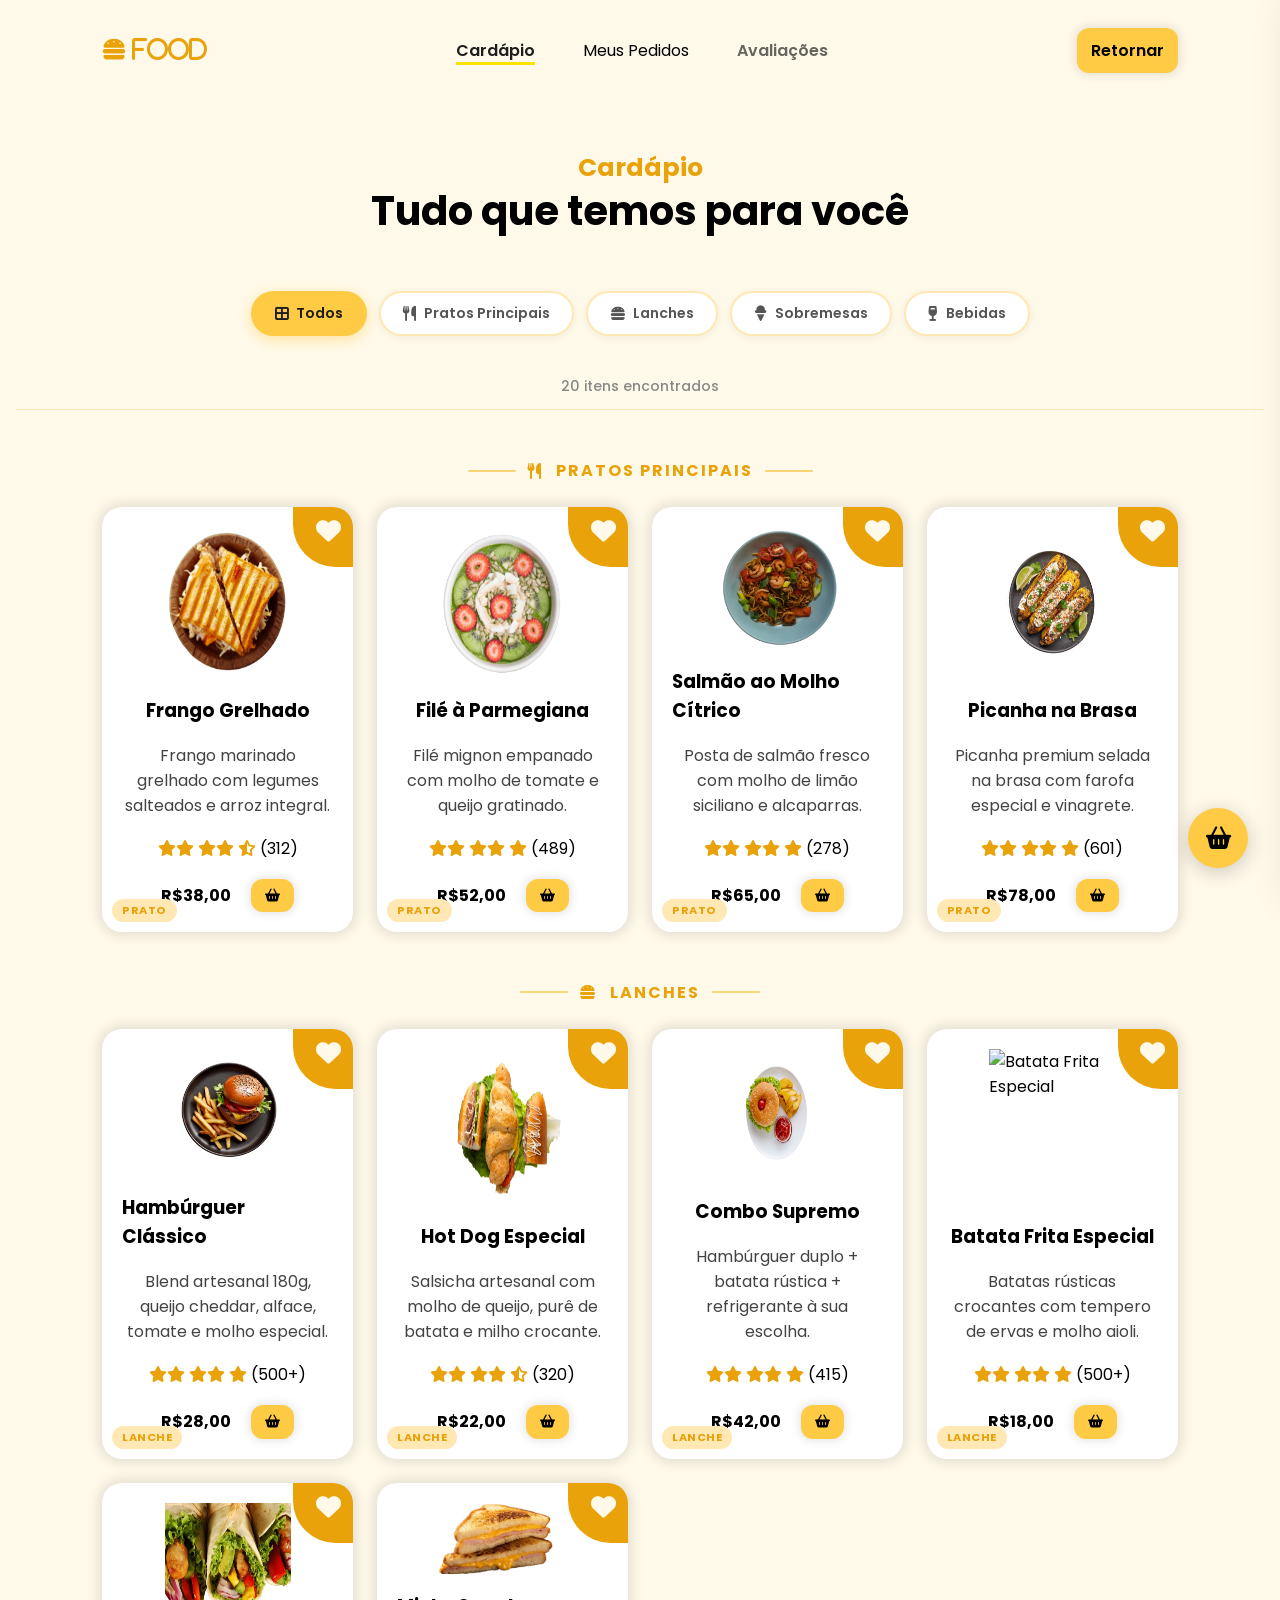
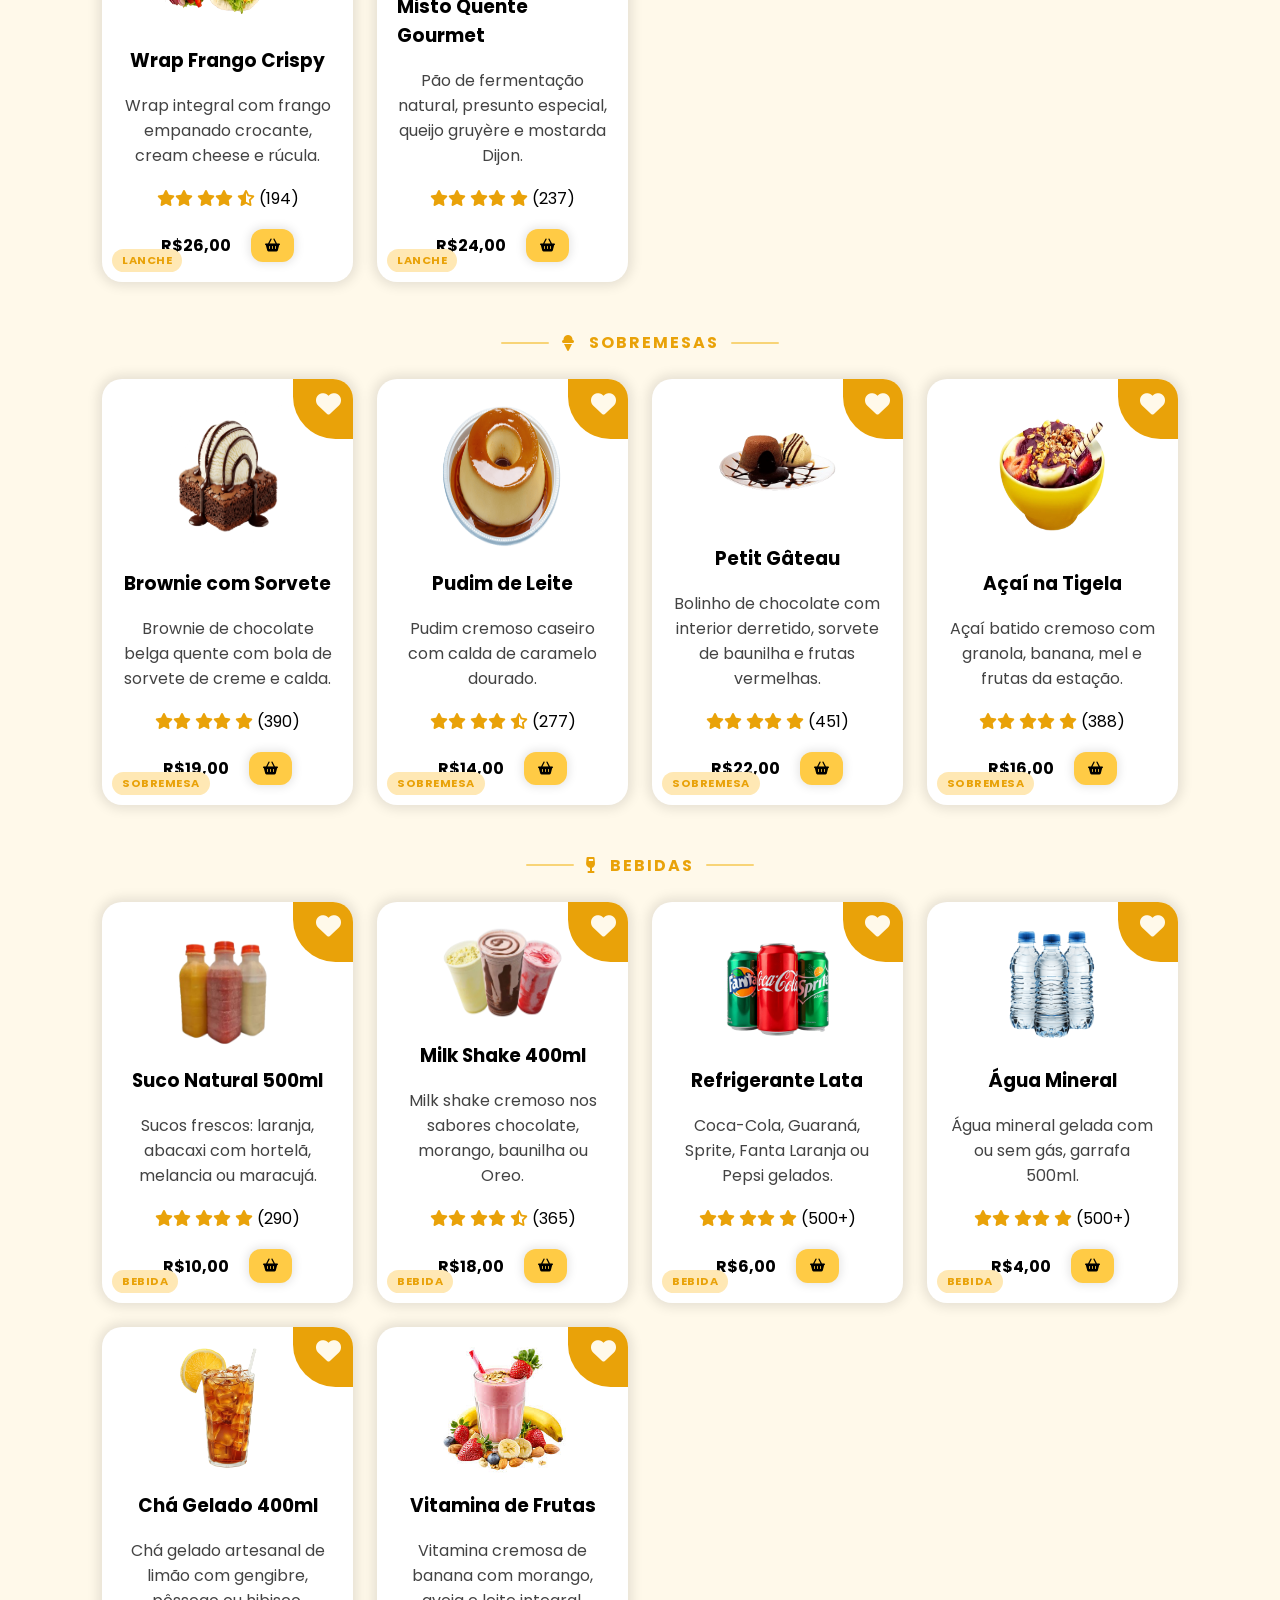
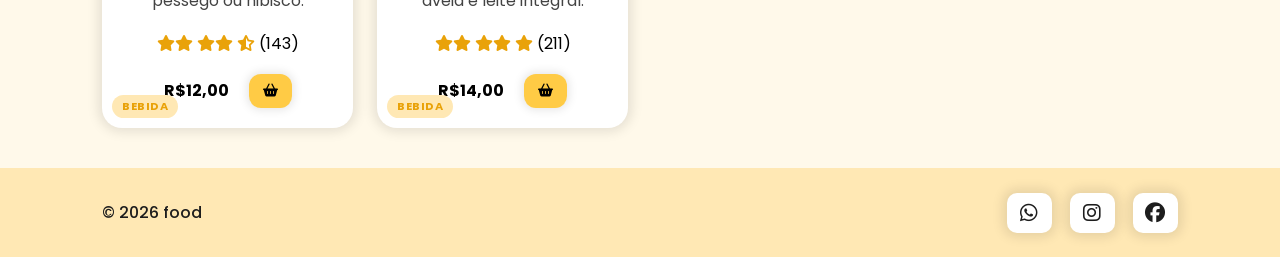
==== commit 577cb979: "terminei a seção de cardapio" ====
--- a/src/seções/Cardapios.html
+++ b/src/seções/Cardapios.html
@@ -36,12 +36,12 @@
         </a>
 
         <ul id="nav_list">
-          <li class="nav-item"><a href="index.html#home">Início</a></li>
-          <li class="nav-item active"><a href="cardapio.html">Cardápio</a></li>
+          <li class="nav-item"><a href="index.html#home">Cardápio</a></li>
+          <li class="nav-item active"><a href="cardapio.html"></a>Meus Pedidos</li>
           <li class="nav-item"><a href="index.html#testimonials">Avaliações</a></li>
         </ul>
 
-        <button class="btn-default">Peça aqui</button>
+        <a href="../../index.html" class="btn-default">Retornar</a>
 
         <button id="mobile_btn">
           <i class="fa-solid fa-bars"></i>
@@ -298,7 +298,7 @@
               <div class="dish" data-category="sobremesa">
                 <div class="dish-heart"><i class="fa-solid fa-heart"></i></div>
                 <span class="dish-category-tag">Sobremesa</span>
-                <img src="src/images/dish4.png" class="dish-image" alt="Brownie com Sorvete" />
+                <img src="../images/cardapios/sobremesa/sobremesa1.jpg" class="dish-image" alt="Brownie com Sorvete" />
                 <h3 class="dish-title">Brownie com Sorvete</h3>
                 <span class="dish-description">Brownie de chocolate belga quente com bola de sorvete de creme e calda.</span>
                 <div class="dish-rate">
@@ -316,7 +316,7 @@
               <div class="dish" data-category="sobremesa">
                 <div class="dish-heart"><i class="fa-solid fa-heart"></i></div>
                 <span class="dish-category-tag">Sobremesa</span>
-                <img src="src/images/dish.png" class="dish-image" alt="Pudim de Leite" />
+                <img src="../images/cardapios/sobremesa/sobremesa2.jpg" class="dish-image" alt="Pudim de Leite" />
                 <h3 class="dish-title">Pudim de Leite</h3>
                 <span class="dish-description">Pudim cremoso caseiro com calda de caramelo dourado.</span>
                 <div class="dish-rate">
@@ -334,7 +334,7 @@
               <div class="dish" data-category="sobremesa">
                 <div class="dish-heart"><i class="fa-solid fa-heart"></i></div>
                 <span class="dish-category-tag">Sobremesa</span>
-                <img src="src/images/dish2.png" class="dish-image" alt="Petit Gâteau" />
+                <img src="../images/cardapios/sobremesa/sobremesa3.jpg" class="dish-image" alt="Petit Gâteau" />
                 <h3 class="dish-title">Petit Gâteau</h3>
                 <span class="dish-description">Bolinho de chocolate com interior derretido, sorvete de baunilha e frutas vermelhas.</span>
                 <div class="dish-rate">
@@ -352,7 +352,7 @@
               <div class="dish" data-category="sobremesa">
                 <div class="dish-heart"><i class="fa-solid fa-heart"></i></div>
                 <span class="dish-category-tag">Sobremesa</span>
-                <img src="src/images/dish3.png" class="dish-image" alt="Açaí na Tigela" />
+                <img src="../images/cardapios/sobremesa/sobremesa4.jpg" class="dish-image" alt="Açaí na Tigela" />
                 <h3 class="dish-title">Açaí na Tigela</h3>
                 <span class="dish-description">Açaí batido cremoso com granola, banana, mel e frutas da estação.</span>
                 <div class="dish-rate">
@@ -378,7 +378,7 @@
               <div class="dish" data-category="bebida">
                 <div class="dish-heart"><i class="fa-solid fa-heart"></i></div>
                 <span class="dish-category-tag">Bebida</span>
-                <img src="src/images/dish.png" class="dish-image" alt="Suco de Laranja Natural" />
+                <img src="../images/cardapios/bebidas/bebida1.jpg" class="dish-image" alt="Suco de Laranja Natural" />
                 <h3 class="dish-title">Suco Natural 500ml</h3>
                 <span class="dish-description">Sucos frescos: laranja, abacaxi com hortelã, melancia ou maracujá.</span>
                 <div class="dish-rate">
@@ -396,7 +396,7 @@
               <div class="dish" data-category="bebida">
                 <div class="dish-heart"><i class="fa-solid fa-heart"></i></div>
                 <span class="dish-category-tag">Bebida</span>
-                <img src="src/images/dish2.png" class="dish-image" alt="Milk Shake" />
+                <img src="../images/cardapios/bebidas/bebidas2.jpg" class="dish-image" alt="Milk Shake" />
                 <h3 class="dish-title">Milk Shake 400ml</h3>
                 <span class="dish-description">Milk shake cremoso nos sabores chocolate, morango, baunilha ou Oreo.</span>
                 <div class="dish-rate">
@@ -414,7 +414,7 @@
               <div class="dish" data-category="bebida">
                 <div class="dish-heart"><i class="fa-solid fa-heart"></i></div>
                 <span class="dish-category-tag">Bebida</span>
-                <img src="src/images/dish3.png" class="dish-image" alt="Refrigerante" />
+                <img src="../images/cardapios/bebidas/bebidas3.jpg" class="dish-image" alt="Refrigerante" />
                 <h3 class="dish-title">Refrigerante Lata</h3>
                 <span class="dish-description">Coca-Cola, Guaraná, Sprite, Fanta Laranja ou Pepsi gelados.</span>
                 <div class="dish-rate">
@@ -432,7 +432,7 @@
               <div class="dish" data-category="bebida">
                 <div class="dish-heart"><i class="fa-solid fa-heart"></i></div>
                 <span class="dish-category-tag">Bebida</span>
-                <img src="src/images/dish4.png" class="dish-image" alt="Água Mineral" />
+                <img src="../images/cardapios/bebidas/bebidas4.jpg" class="dish-image" alt="Água Mineral" />
                 <h3 class="dish-title">Água Mineral</h3>
                 <span class="dish-description">Água mineral gelada com ou sem gás, garrafa 500ml.</span>
                 <div class="dish-rate">
@@ -450,7 +450,7 @@
               <div class="dish" data-category="bebida">
                 <div class="dish-heart"><i class="fa-solid fa-heart"></i></div>
                 <span class="dish-category-tag">Bebida</span>
-                <img src="src/images/dish.png" class="dish-image" alt="Chá Gelado" />
+                <img src="../images/cardapios/bebidas/bebidas5.jpg" class="dish-image" alt="Chá Gelado" />
                 <h3 class="dish-title">Chá Gelado 400ml</h3>
                 <span class="dish-description">Chá gelado artesanal de limão com gengibre, pêssego ou hibisco.</span>
                 <div class="dish-rate">
@@ -468,7 +468,7 @@
               <div class="dish" data-category="bebida">
                 <div class="dish-heart"><i class="fa-solid fa-heart"></i></div>
                 <span class="dish-category-tag">Bebida</span>
-                <img src="src/images/dish2.png" class="dish-image" alt="Vitamina de Frutas" />
+                <img src="../images/cardapios/bebidas/bebidas6.jpg" class="dish-image" alt="Vitamina de Frutas" />
                 <h3 class="dish-title">Vitamina de Frutas</h3>
                 <span class="dish-description">Vitamina cremosa de banana com morango, aveia e leite integral.</span>
                 <div class="dish-rate">
